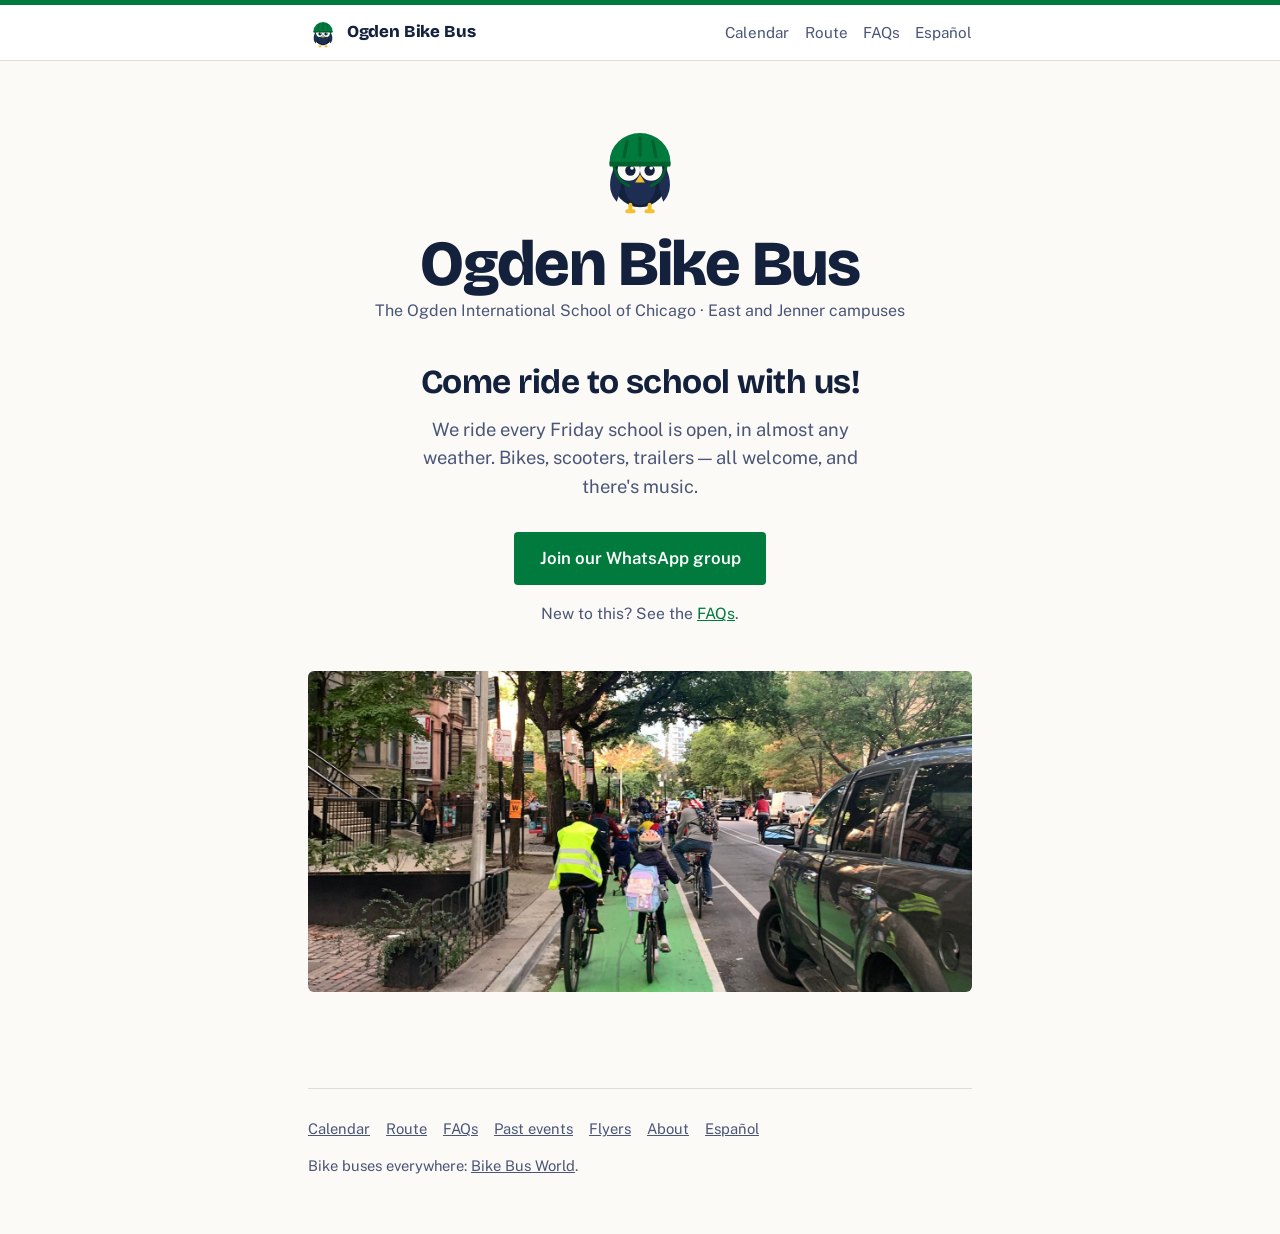
==== index.html @ 31db7ed7 "initial" ====
<!DOCTYPE html>
<html lang="en">
<head>
<meta charset="utf-8">
<meta name="viewport" content="width=device-width, initial-scale=1">
<title>Ogden Bike Bus</title>
<meta name="description" content="Families at the Ogden International School of Chicago riding to school together, East and Jenner campuses.">
<link rel="preconnect" href="https://fonts.googleapis.com">
<link rel="preconnect" href="https://fonts.gstatic.com" crossorigin>
<link href="https://fonts.googleapis.com/css2?family=Bricolage+Grotesque:opsz,wght@12..96,700;12..96,800&family=Public+Sans:wght@400;600&display=swap" rel="stylesheet">
<link rel="icon" href="assets/owl.svg" type="image/svg+xml">
<link rel="stylesheet" href="assets/style.css">
</head>
<body>

<div class="topbar">
  <div class="wrap">
    <a class="brand" href="index.html"><img src="assets/owl.svg" alt="" width="30" height="30"><span>Ogden Bike Bus</span></a>
    <nav>
      <ul>
        <li><a href="calendar.html">Calendar</a></li>
        <li><a href="route.html">Route</a></li>
        <li><a href="faq.html">FAQs</a></li>
        <li><a href="espanol.html">Español</a></li>
      </ul>
    </nav>
  </div>
</div>

<div class="wrap">
  <main class="landing">
    <img class="owl" src="assets/owl.svg" alt="The Ogden owl in a bike helmet" width="96" height="99">
    <h1>Ogden Bike Bus</h1>
    <p class="school">The Ogden International School of Chicago · East and Jenner campuses</p>

    <p class="call">Come ride to school with us!</p>
    <p class="when">We ride every Friday school is open, in almost any weather. Bikes, scooters, trailers — all welcome, and there's music.</p>

    <a class="cta" href="https://chat.whatsapp.com/Cj61WfZXMtR4liRnr0ksPw">Join our WhatsApp group</a>
    <p class="after">New to this? See the <a href="faq.html">FAQs</a>.</p>

    <!-- To go back to the illustration, change src to "assets/hero.svg" -->
    <img class="hero-img" src="assets/hero.jpg"
         alt="Families riding single file up the green protected bike lane, an adult in a hi-vis vest at the back"
         width="1536" height="742">
  </main>

  <footer>
    <ul>
      <li><a href="calendar.html">Calendar</a></li>
      <li><a href="route.html">Route</a></li>
      <li><a href="faq.html">FAQs</a></li>
      <li><a href="past-events.html">Past events</a></li>
      <li><a href="flyers.html">Flyers</a></li>
      <li><a href="about.html">About</a></li>
      <li><a href="espanol.html">Español</a></li>
    </ul>
    <p>Bike buses everywhere: <a href="https://bikebus.world/">Bike Bus World</a>.</p>
  </footer>
</div>

</body>
</html>
---- assets/style.css ----
:root{
  --ink:#14213D;
  --ink-soft:#4A5578;
  --paper:#FBFAF7;
  --lane:#007A3D;
  --sky:#41B6E6;
  --signal:#F2C230;
  --rule:#DFDCD3;
}
*{box-sizing:border-box}
html{-webkit-text-size-adjust:100%}
body{
  margin:0;
  background:var(--paper);
  color:var(--ink);
  font-family:"Public Sans",-apple-system,BlinkMacSystemFont,"Segoe UI",Helvetica,Arial,sans-serif;
  font-size:17px;
  line-height:1.55;
}
.wrap{max-width:44rem;margin:0 auto;padding:0 1.25rem}
a{color:var(--lane)}
a:focus-visible{outline:3px solid var(--ink);outline-offset:2px}

/* ---------- nav ---------- */
.topbar{border-top:5px solid var(--lane);border-bottom:1px solid var(--rule);background:#fff}
.topbar .wrap{display:flex;align-items:center;gap:1rem;flex-wrap:wrap;padding-top:.75rem;padding-bottom:.75rem}
.brand img{width:30px;height:auto;display:block;flex:none}
.brand{
  display:flex;
  align-items:center;
  gap:.55rem;
  font-family:"Bricolage Grotesque","Public Sans",sans-serif;
  font-weight:800;
  font-size:1.05rem;
  text-decoration:none;
  color:var(--ink);
  letter-spacing:-.01em;
  margin-right:auto;
}
.topbar nav ul{display:flex;flex-wrap:wrap;gap:.15rem .95rem;list-style:none;margin:0;padding:0}
.topbar nav a{color:var(--ink-soft);text-decoration:none;font-size:.95rem}
.topbar nav a:hover,.topbar nav a[aria-current="page"]{color:var(--lane)}

/* ---------- landing ---------- */
.landing{text-align:center;padding:3.5rem 0 3rem}
.landing .owl{width:96px;height:auto;display:block;margin:0 auto 1rem}
.landing h1{
  font-family:"Bricolage Grotesque","Public Sans",sans-serif;
  font-weight:800;
  font-size:clamp(2.5rem,10vw,4rem);
  line-height:1;
  letter-spacing:-.025em;
  margin:0 0 .2rem;
}
.landing p{margin-left:auto;margin-right:auto}
.landing .school{
  font-size:1rem;
  color:var(--ink-soft);
  margin:0 0 2.4rem;
}
.landing .call{
  font-family:"Bricolage Grotesque","Public Sans",sans-serif;
  font-weight:700;
  font-size:clamp(1.5rem,5.5vw,2.1rem);
  line-height:1.15;
  margin:0 0 .9rem;
  letter-spacing:-.015em;
}
.landing .when{
  font-size:1.15rem;
  margin:0 auto 1.9rem;
  max-width:28rem;
  color:var(--ink-soft);
}
.cta{
  display:inline-block;
  background:var(--lane);
  color:#fff;
  text-decoration:none;
  font-weight:600;
  font-size:1.05rem;
  padding:.85rem 1.6rem;
  border-radius:4px;
}
.cta:hover{background:#00612F}
.cta:focus-visible{outline:3px solid var(--ink);outline-offset:3px}
.landing .after{margin:1.1rem 0 0;font-size:.98rem;color:var(--ink-soft)}
.hero-img{width:100%;height:auto;display:block;border-radius:6px;margin:2.8rem 0 0}

/* ---------- inner pages ---------- */
main.page{padding:2.5rem 0 1rem}
h2{
  font-family:"Bricolage Grotesque","Public Sans",sans-serif;
  font-weight:800;
  font-size:clamp(1.9rem,6vw,2.5rem);
  letter-spacing:-.02em;
  margin:0 0 1.4rem;
  line-height:1.05;
}
h3{
  font-family:"Bricolage Grotesque","Public Sans",sans-serif;
  font-weight:700;
  font-size:1.25rem;
  margin:2rem 0 .55rem;
}
h3:first-of-type{margin-top:0}
main.page p{margin:0 0 1rem;max-width:36rem}
ul.plain{margin:0 0 1rem;padding-left:1.2rem;max-width:36rem}
ul.plain li{margin-bottom:.4rem}
.lede{font-size:1.12rem;color:var(--ink-soft);max-width:34rem}

/* ---------- route timetable ---------- */
ol.stops{list-style:none;margin:0 0 1.5rem;padding:0 0 0 1.9rem;position:relative}
ol.stops::before{
  content:"";position:absolute;left:.42rem;top:.75rem;bottom:.75rem;
  width:4px;background:var(--lane);border-radius:2px;
}
ol.stops li{position:relative;display:flex;gap:.9rem;align-items:baseline;padding:.62rem 0}
ol.stops li::before{
  content:"";position:absolute;left:-1.72rem;top:1.05rem;
  width:11px;height:11px;background:var(--paper);
  border:3px solid var(--lane);border-radius:50%;
}
ol.stops li.join::before{background:var(--sky);border-color:var(--sky);width:15px;height:15px;left:-1.84rem}
ol.stops li.school::before{background:var(--lane);width:17px;height:17px;left:-1.9rem}
.time{font-variant-numeric:tabular-nums;font-weight:600;min-width:5.2rem;flex:none}
.place small{display:block;color:var(--ink-soft);font-size:.9rem;line-height:1.4}
li.school .place{font-weight:600}

/* ---------- calendar embed (used once a feed is pasted in) ---------- */
.calendar-embed{
  position:relative;
  width:100%;
  aspect-ratio:4/3;
  margin:1.4rem 0 0;
  border:1px solid var(--rule);
  border-radius:6px;
  overflow:hidden;
  background:#fff;
}
.calendar-embed iframe{position:absolute;inset:0;width:100%;height:100%;border:0}
@media (min-width:40rem){ .calendar-embed{aspect-ratio:16/10} }

/* ---------- photos ---------- */
figure{margin:1.6rem 0 1.8rem}
figure img{width:100%;height:auto;display:block;border-radius:6px}
figcaption{
  margin-top:.5rem;
  font-size:.9rem;
  color:var(--ink-soft);
  max-width:36rem;
}
.grid{
  display:grid;
  grid-template-columns:1fr;
  gap:1.4rem;
  margin:1.6rem 0 0;
}
@media (min-width:34rem){
  .grid{grid-template-columns:1fr 1fr}
}
.grid figure{margin:0}


/* ---------- callout ---------- */
.note{
  border-left:5px solid var(--signal);
  background:#fff;
  padding:.9rem 1.1rem;
  border-radius:0 6px 6px 0;
  margin:0 0 1.5rem;
}
.note p{margin:0}

/* ---------- footer ---------- */
footer{
  margin-top:3rem;
  padding:1.8rem 0 3rem;
  border-top:1px solid var(--rule);
  color:var(--ink-soft);
  font-size:.92rem;
}
footer p{margin:0 0 .5rem}
footer ul{display:flex;flex-wrap:wrap;gap:.3rem 1rem;list-style:none;margin:0 0 .9rem;padding:0}
footer a{color:var(--ink-soft)}

@media (max-width:430px){
  body{font-size:16px}
  .time{min-width:4.6rem}
}
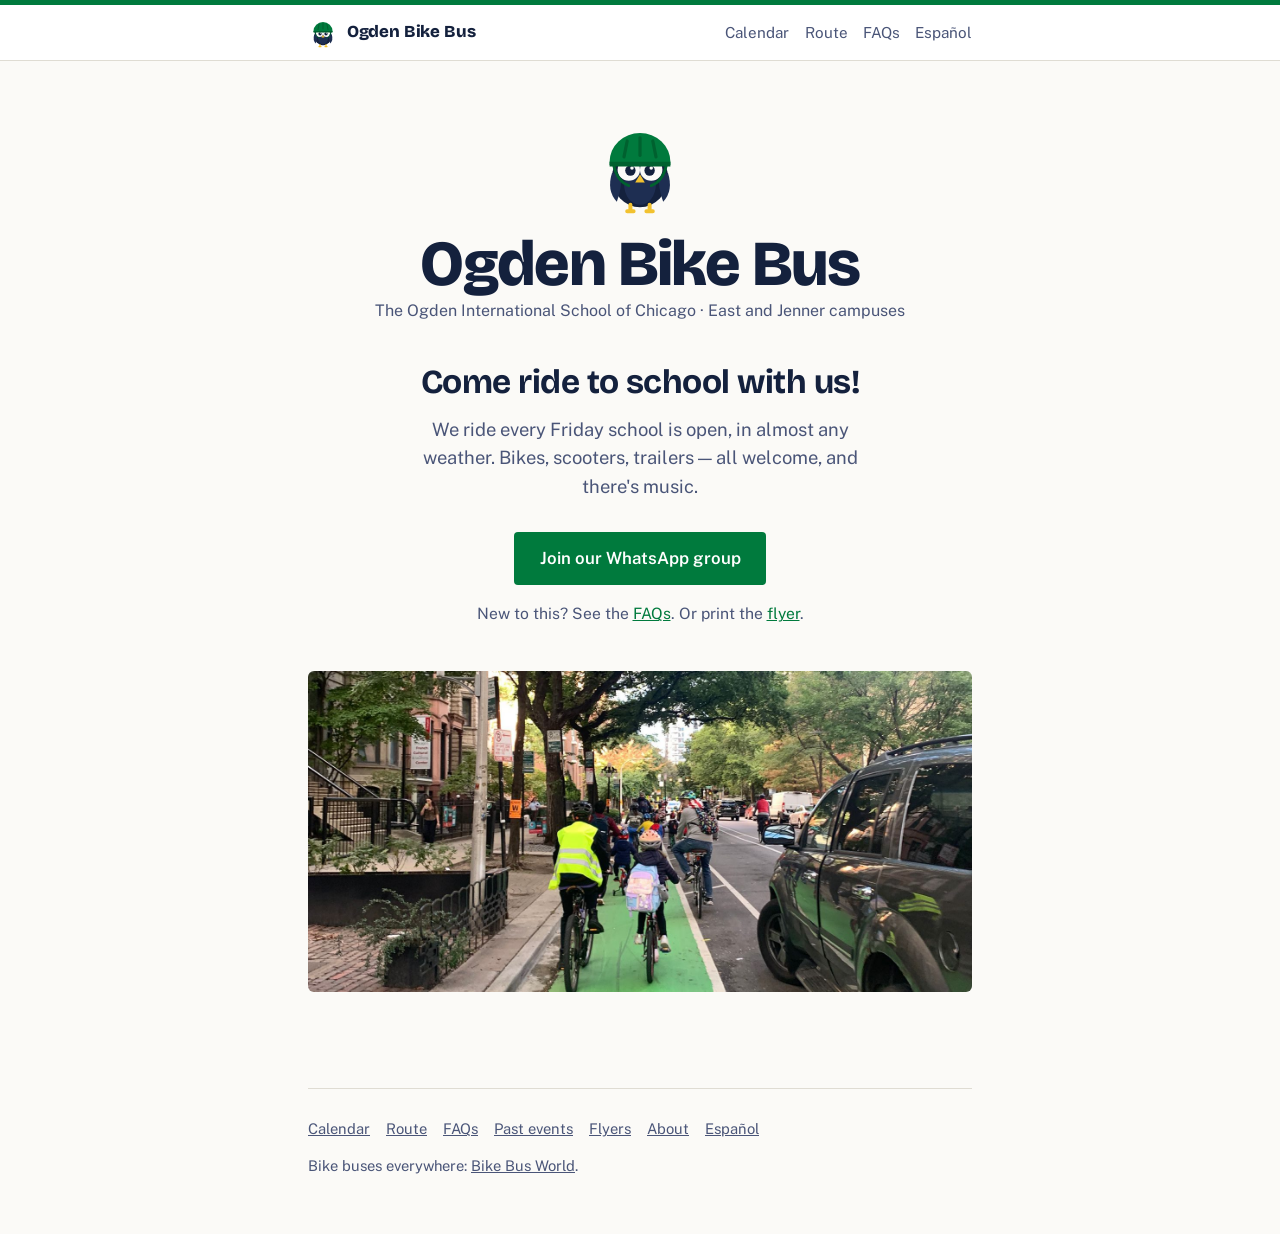
==== commit 88d8b979: "qr codes and flyers added!!" ====
--- a/index.html
+++ b/index.html
@@ -37,7 +37,7 @@
     <p class="when">We ride every Friday school is open, in almost any weather. Bikes, scooters, trailers — all welcome, and there's music.</p>
 
     <a class="cta" href="https://chat.whatsapp.com/Cj61WfZXMtR4liRnr0ksPw">Join our WhatsApp group</a>
-    <p class="after">New to this? See the <a href="faq.html">FAQs</a>.</p>
+    <p class="after">New to this? See the <a href="faq.html">FAQs</a>. Or print the <a href="flyer-ogden-bike-bus.pdf">flyer</a>.</p>
 
     <!-- To go back to the illustration, change src to "assets/hero.svg" -->
     <img class="hero-img" src="assets/hero.jpg"
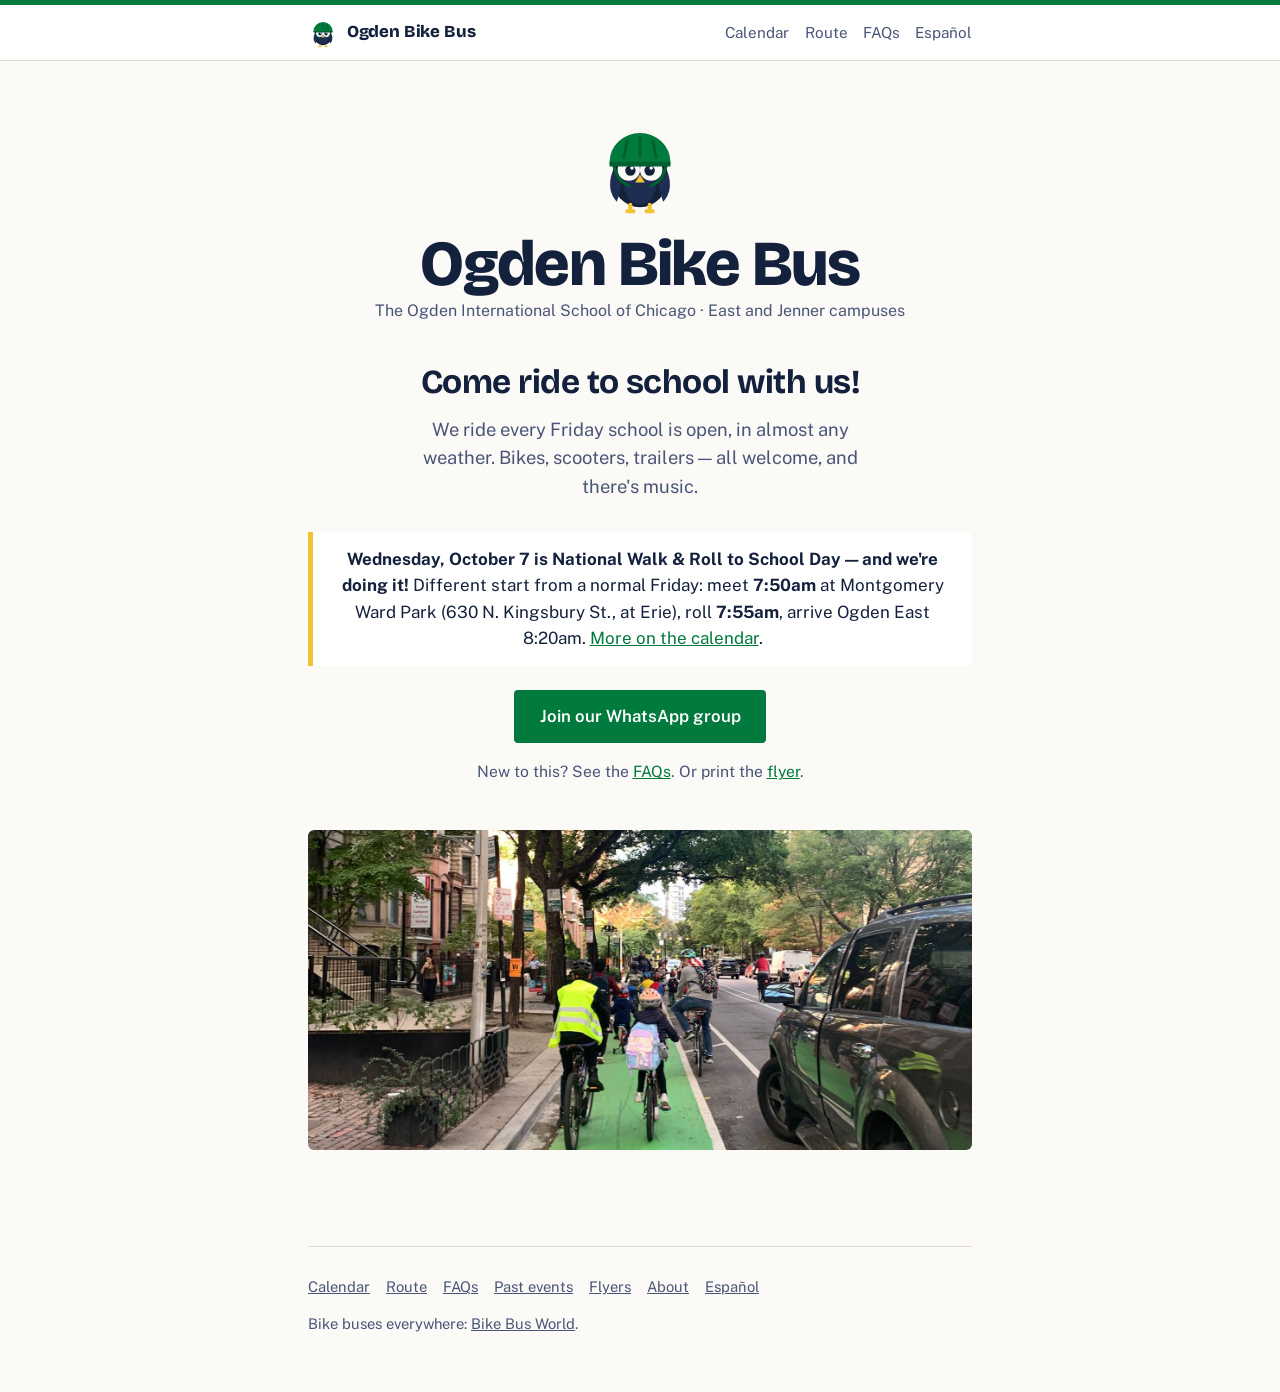
==== commit 66428815: "added bike to school day october" ====
--- a/index.html
+++ b/index.html
@@ -36,6 +36,13 @@
     <p class="call">Come ride to school with us!</p>
     <p class="when">We ride every Friday school is open, in almost any weather. Bikes, scooters, trailers — all welcome, and there's music.</p>
 
+    <div class="note">
+      <p><strong>Wednesday, October 7 is National Walk &amp; Roll to School Day — and we're doing it!</strong>
+      Different start from a normal Friday: meet <strong>7:50am</strong> at Montgomery Ward Park
+      (630 N. Kingsbury St., at Erie), roll <strong>7:55am</strong>, arrive Ogden East 8:20am.
+      <a href="calendar.html">More on the calendar</a>.</p>
+    </div>
+
     <a class="cta" href="https://chat.whatsapp.com/Cj61WfZXMtR4liRnr0ksPw">Join our WhatsApp group</a>
     <p class="after">New to this? See the <a href="faq.html">FAQs</a>. Or print the <a href="flyer-ogden-bike-bus.pdf">flyer</a>.</p>
 
